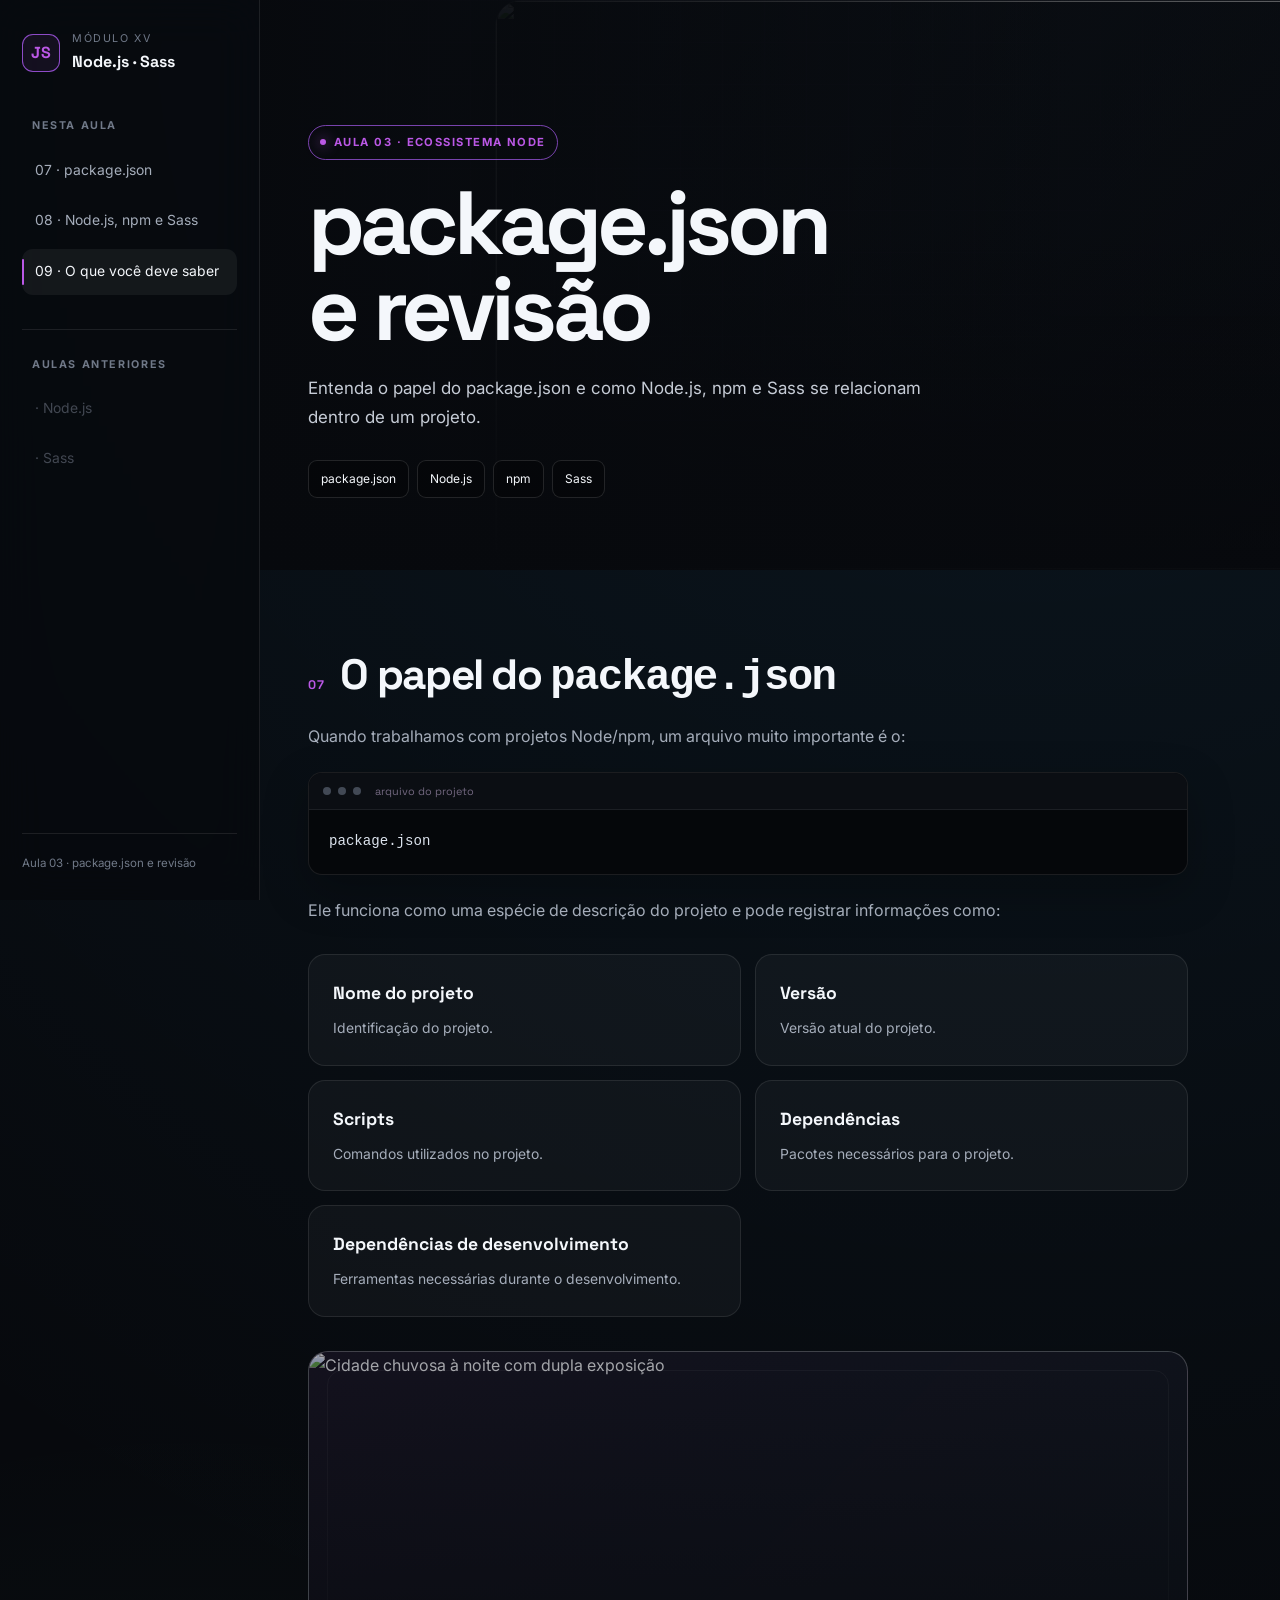
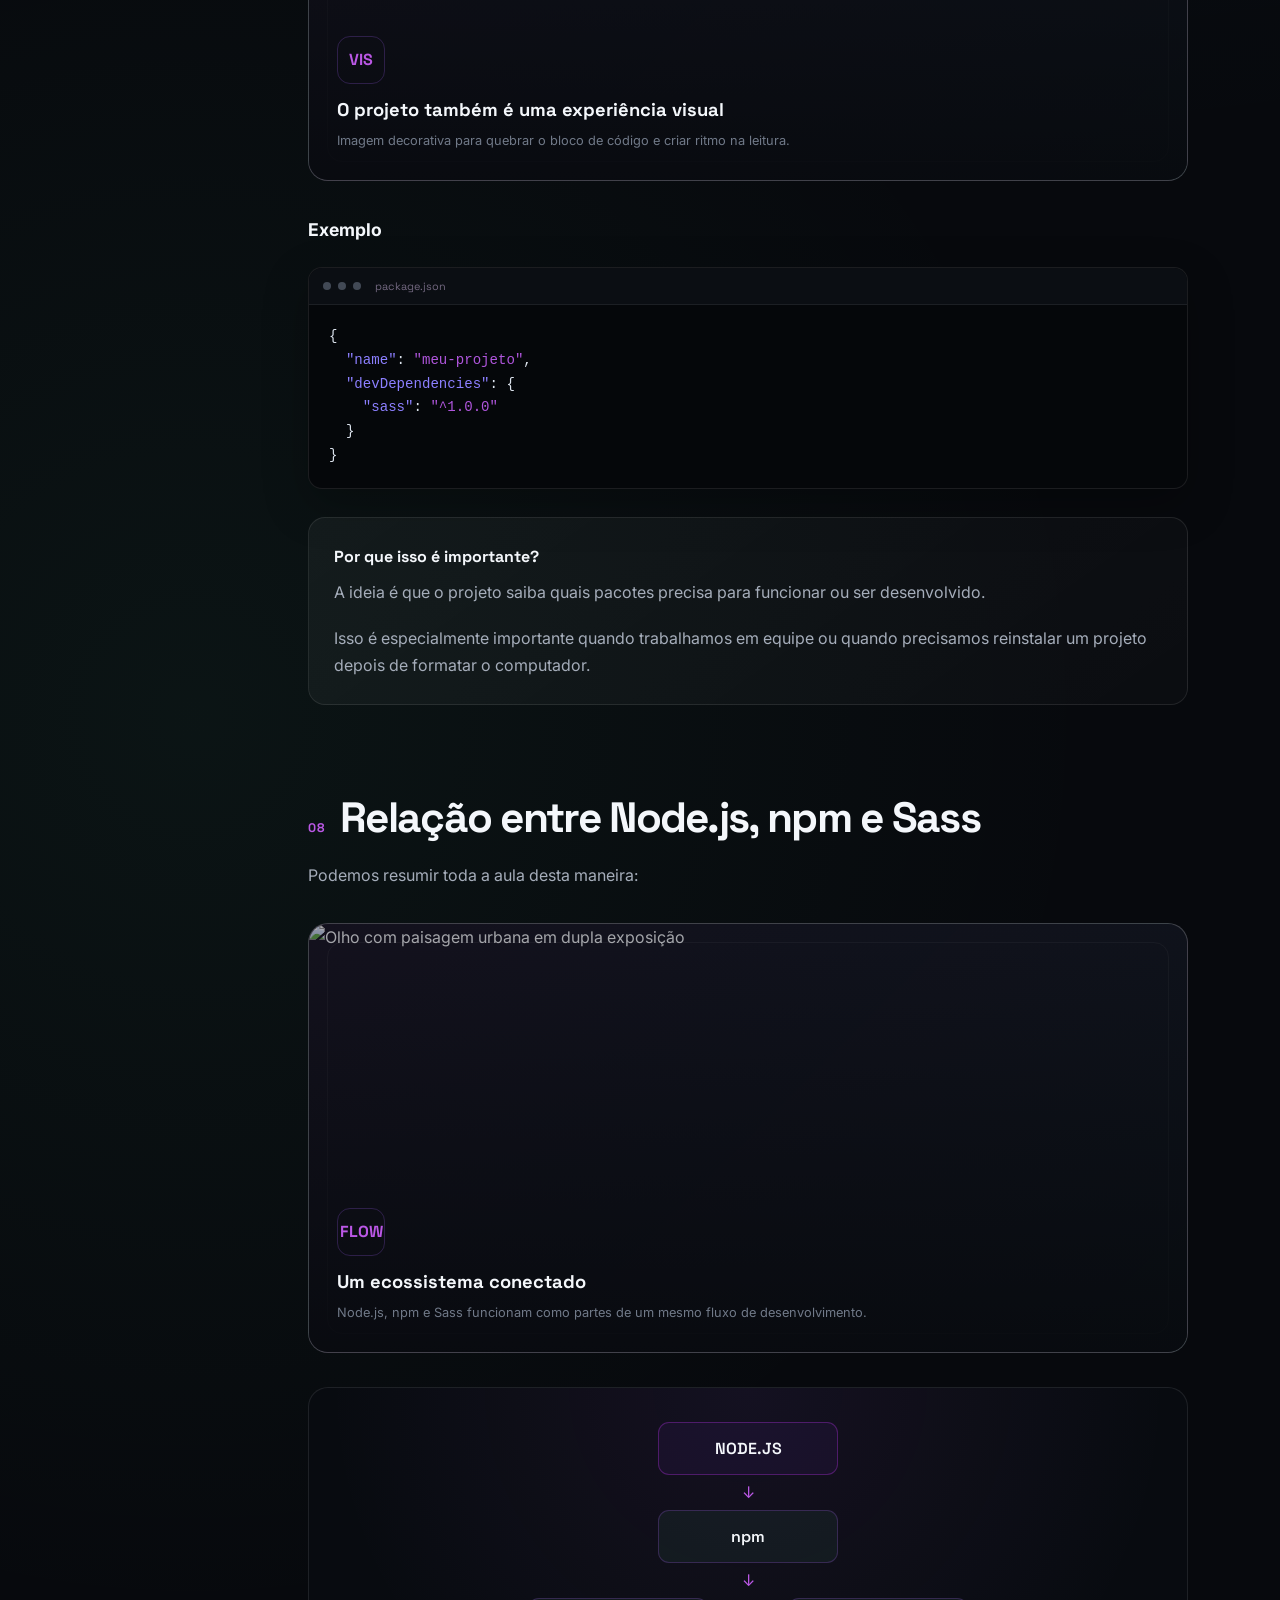
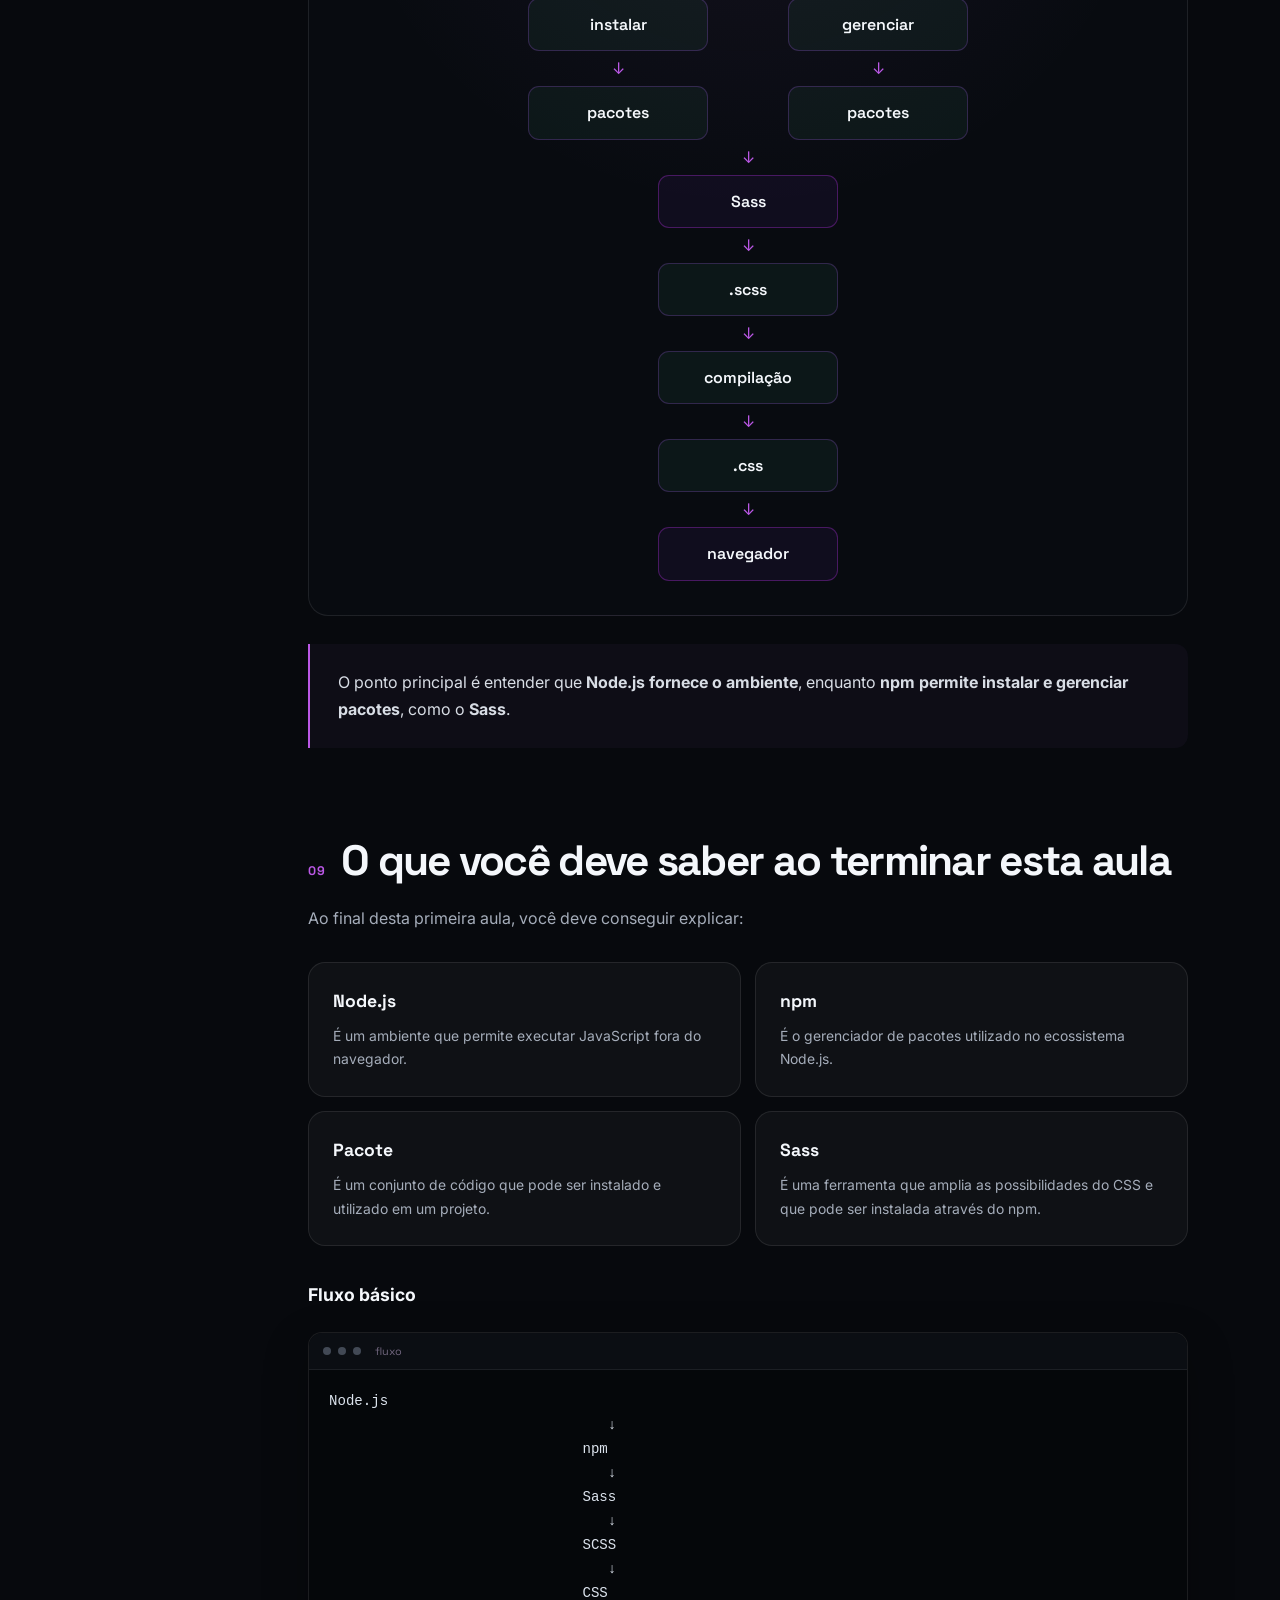
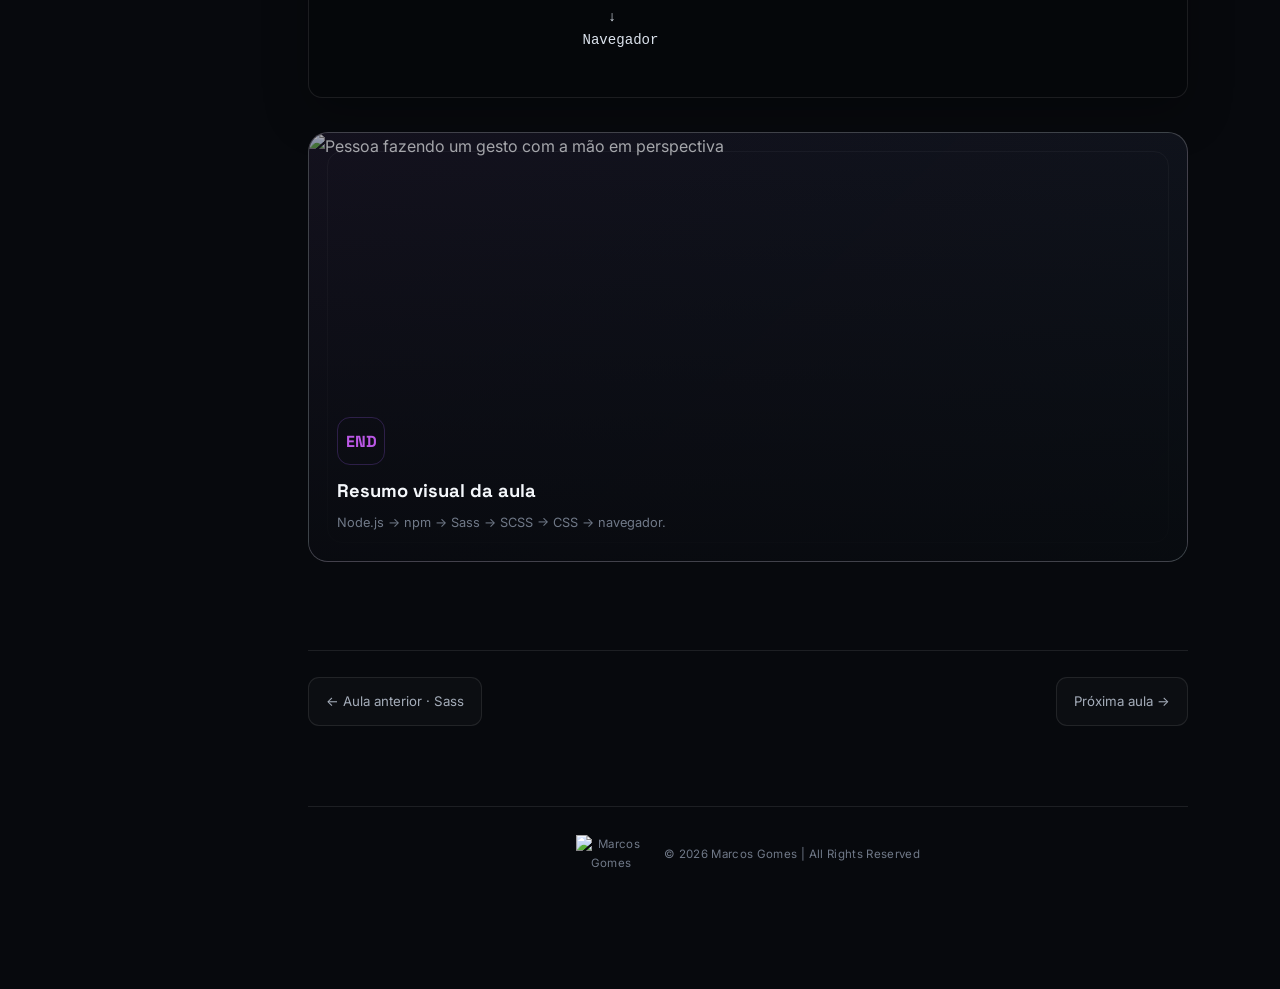
==== index3.html @ f6fa113c "Upload files" ====
<!DOCTYPE html>
<html lang="pt-BR">

<head>
    <meta charset="UTF-8">
    <meta name="viewport" content="width=device-width, initial-scale=1.0">
    <title>Módulo XV — Aula 03 | package.json e revisão</title>

    <style>
        @import url('https://fonts.googleapis.com/css2?family=Inter:wght@400;500;600;700;800&family=Space+Grotesk:wght@500;600;700&display=swap');

        :root {
            --bg: #07090d;
            --panel: #11161f;
            --border: rgba(255, 255, 255, .09);
            --text: #f4f7fb;
            --muted: #a5adba;
            --muted2: #707988;
            --accent: #bb58e6;
            --blue: #37b8ff;
        }

        * {
            box-sizing: border-box;
            margin: 0;
            padding: 0;
        }

        html {
            scroll-behavior: smooth;
        }

        body {
            min-height: 100vh;
            background:
                radial-gradient(
                    circle at 80% 0%,
                    rgba(55, 184, 255, .08),
                    transparent 30%
                ),
                radial-gradient(
                    circle at 15% 40%,
                    rgba(88, 230, 165, .05),
                    transparent 25%
                ),
                var(--bg);
            color: var(--text);
            font-family: Inter, system-ui, sans-serif;
            line-height: 1.7;
        }

        a {
            color: inherit;
            text-decoration: none;
        }

        .site {
            display: grid;
            grid-template-columns: 260px minmax(0, 1fr);
            min-height: 100vh;
        }

        .sidebar {
            position: sticky;
            top: 0;
            height: 100vh;
            padding: 30px 22px;
            border-right: 1px solid var(--border);
            background: rgba(7, 9, 13, .78);
            backdrop-filter: blur(22px);
            z-index: 10;
        }

        .brand {
            display: flex;
            align-items: center;
            gap: 12px;
            margin-bottom: 42px;
        }

        .brand-mark {
            width: 38px;
            height: 38px;
            display: grid;
            place-items: center;
            border: 1px solid rgba(164, 88, 230, 0.851);
            border-radius: 11px;
            color: var(--accent);
            font-family: "Space Grotesk";
            font-weight: 700;
            background: rgba(190, 88, 230, 0.08);
        }

        .brand small {
            display: block;
            color: var(--muted2);
            font-size: .67rem;
            text-transform: uppercase;
            letter-spacing: .15em;
        }

        .brand strong {
            display: block;
            font-family: "Space Grotesk";
        }

        .nav-label {
            margin: 0 10px 12px;
            color: var(--muted2);
            font-size: .67rem;
            font-weight: 700;
            letter-spacing: .15em;
            text-transform: uppercase;
        }

        .nav {
            display: grid;
            gap: 5px;
        }

        .nav a {
            position: relative;
            padding: 11px 13px;
            border-radius: 11px;
            color: var(--muted);
            font-size: .87rem;
            transition: .2s;
        }

        .nav a:before {
            content: "";
            position: absolute;
            left: 0;
            top: 10px;
            bottom: 10px;
            width: 2px;
            border-radius: 99px;
            background: var(--accent);
            opacity: 0;
            transform: scaleY(.5);
            transition: .2s;
        }

        .nav a:hover,
        .nav a.active {
            background: rgba(255, 255, 255, .055);
            color: var(--text);
        }

        .nav a:hover:before,
        .nav a.active:before {
            opacity: 1;
            transform: scaleY(1);
        }

        .next-lesson-nav {
            margin-top: 34px;
            padding-top: 26px;
            border-top: 1px solid var(--border);
        }

        .next-nav a,
        .next-nav a:hover,
        .next-nav a:focus,
        .next-nav a:active {
            background: transparent;
            color: #626976;
            opacity: .65;
        }

        .next-nav a:before,
        .next-nav a:hover:before,
        .next-nav a:focus:before,
        .next-nav a:active:before {
            display: none;
        }

        .sidebar-footer {
            position: absolute;
            left: 22px;
            right: 22px;
            bottom: 26px;
            padding-top: 20px;
            border-top: 1px solid var(--border);
            color: var(--muted2);
            font-size: .72rem;
        }

        main {
            width: 100%;
            max-width: 1180px;
            margin: 0 auto;
            padding: 0 48px 90px;
        }

        .hero {
            position: relative;
            min-height: 570px;
            margin: 0 -48px 80px;
            overflow: hidden;
            display: flex;
            align-items: flex-end;
            background: linear-gradient(135deg, #101820, #07090d);
            isolation: isolate;
        }

        .hero:before {
            content: "";
            position: absolute;
            inset: 0;
            background:
                linear-gradient(
                    90deg,
                    rgba(7, 9, 13, .98),
                    rgba(7, 9, 13, .38)
                ),
                linear-gradient(
                    0deg,
                    rgba(7, 9, 13, .9),
                    transparent 60%
                );
            z-index: 1;
        }

        .hero-grid {
            position: absolute;
            inset: 0;
            opacity: .13;
            background-image:
                linear-gradient(
                    rgba(171, 88, 230, 0.4) 1px,
                    transparent 1px
                ),
                linear-gradient(
                    90deg,
                    rgba(161, 88, 230, 0.4) 1px,
                    transparent 1px
                );
            background-size: 42px 42px;
            mask-image: linear-gradient(90deg, black, transparent);
        }



        .hero-content {
            position: relative;
            z-index: 2;
            max-width: 800px;
            padding: 80px 48px 72px;
        }

        .eyebrow {
            display: inline-flex;
            gap: 8px;
            align-items: center;
            margin-bottom: 20px;
            padding: 7px 11px;
            border: 1px solid rgba(161, 88, 230, 0.736);
            border-radius: 999px;
            color: var(--accent);
            font-size: .7rem;
            font-weight: 700;
            letter-spacing: .13em;
            text-transform: uppercase;
        }

        .eyebrow:before {
            content: "";
            width: 6px;
            height: 6px;
            border-radius: 50%;
            background: var(--accent);
            box-shadow: 0 0 14px var(--accent);
        }

        h1 {
            font-family: "Space Grotesk";
            font-size: clamp(3rem, 7vw, 5.8rem);
            line-height: .96;
            letter-spacing: -.055em;
        }

        .hero p {
            max-width: 650px;
            margin-top: 22px;
            color: #c6ccd6;
            font-size: 1.06rem;
        }

        .hero-meta {
            display: flex;
            flex-wrap: wrap;
            gap: 8px;
            margin-top: 28px;
        }

        .meta {
            padding: 8px 12px;
            border: 1px solid rgba(255, 255, 255, .12);
            border-radius: 9px;
            background: rgba(0, 0, 0, .28);
            font-size: .75rem;
        }

        .content {
            max-width: 880px;
        }

        section {
            scroll-margin-top: 40px;
            margin-bottom: 88px;
        }

        .section-heading {
            display: flex;
            align-items: baseline;
            gap: 14px;
            margin-bottom: 20px;
        }

        .section-number {
            color: var(--accent);
            font-family: "Space Grotesk";
            font-size: .78rem;
            font-weight: 700;
            letter-spacing: .12em;
        }

        h2 {
            font-family: "Space Grotesk";
            font-size: clamp(1.9rem, 4vw, 2.65rem);
            line-height: 1.15;
            letter-spacing: -.04em;
        }

        h3 {
            margin: 34px 0 12px;
            font-size: 1.1rem;
        }

        p {
            margin-bottom: 18px;
            color: var(--muted);
        }

        .code-block {
            margin: 22px 0;
            overflow: hidden;
            border: 1px solid var(--border);
            border-radius: 14px;
            background: #05070a;
            box-shadow: 0 16px 45px rgba(0, 0, 0, .25);
        }

        .code-top {
            display: flex;
            align-items: center;
            gap: 7px;
            padding: 11px 14px;
            border-bottom: 1px solid rgba(255, 255, 255, .07);
            background: #0b0e13;
        }

        .dot {
            width: 8px;
            height: 8px;
            border-radius: 50%;
            background: #424955;
        }

        .code-top span {
            margin-left: 7px;
            color: #736880;
            font: .68rem "Space Grotesk";
        }

        pre {
            padding: 20px;
            overflow-x: auto;
            color: #dce3ed;
            font: 500 .88rem/1.7 "Cascadia Code", "Fira Code", Consolas, monospace;
        }

        .key {
            color: #8c7fff;
        }

        .string {
            color: #b056dd;
        }

        .tag {
            color: #d5a9ff;
        }

        .cards {
            display: grid;
            grid-template-columns: repeat(2, 1fr);
            gap: 14px;
            margin: 30px 0;
        }

        .card {
            padding: 24px;
            border: 1px solid var(--border);
            border-radius: 17px;
            background: rgba(255, 255, 255, .035);
        }

        .card h3 {
            margin: 0 0 8px;
            font-family: "Space Grotesk";
        }

        .card p {
            margin: 0;
            font-size: .87rem;
        }

        .image-placeholder {
            position: relative;
            min-height: 300px;
            margin: 34px 0;
            display: grid;
            place-items: center;
            overflow: hidden;
            border: 1px dashed rgba(255, 255, 255, .2);
            border-radius: 20px;
            background:
                linear-gradient(
                    135deg,
                    rgba(187, 88, 230, 0.055),
                    rgba(55, 184, 255, .035)
                ),
                #0b0e13;
        }

        .image-placeholder:before {
            content: "";
            position: absolute;
            inset: 18px;
            border: 1px solid rgba(255, 255, 255, .045);
            border-radius: 15px;
        }

        .placeholder {
            text-align: center;
            position: relative;
            padding: 30px;
        }

        .placeholder-icon {
            width: 48px;
            height: 48px;
            display: grid;
            place-items: center;
            margin: 0 auto 13px;
            border: 1px solid rgba(147, 88, 230, 0.25);
            border-radius: 13px;
            color: var(--accent);
            font-family: "Space Grotesk";
            font-weight: 700;
        }

        .placeholder strong {
            display: block;
            font-family: "Space Grotesk";
            font-size: 1.15rem;
        }

        .placeholder span {
            display: block;
            margin-top: 5px;
            color: var(--muted2);
            font-size: .8rem;
        }

        .info {
            margin: 28px 0;
            padding: 25px;
            border: 1px solid var(--border);
            border-radius: 17px;
            background:
                linear-gradient(
                    145deg,
                    rgba(255, 255, 255, .045),
                    rgba(255, 255, 255, .018)
                );
        }

        .info strong {
            display: block;
            margin-bottom: 9px;
            font-family: "Space Grotesk";
        }

        .info p:last-child {
            margin: 0;
        }

        .flow-card {
            margin-top: 30px;
            padding: 34px 24px;
            overflow-x: auto;
            border: 1px solid var(--border);
            border-radius: 20px;
            background:
                radial-gradient(
                    circle at 50% 0%,
                    rgba(169, 88, 230, 0.08),
                    transparent 45%
                ),
                #080b10;
        }

        .flow {
            min-width: 650px;
            display: flex;
            flex-direction: column;
            align-items: center;
        }

        .node {
            min-width: 180px;
            padding: 12px 24px;
            border: 1px solid rgba(159, 88, 230, 0.25);
            border-radius: 11px;
            background: rgba(88, 230, 165, .055);
            text-align: center;
            font-family: "Space Grotesk";
            font-weight: 600;
        }

        .node.main {
            border-color: rgba(202, 55, 255, 0.3);
            background: rgba(155, 55, 255, 0.06);
        }

        .arrow {
            height: 35px;
            display: flex;
            align-items: center;
            color: var(--accent);
        }

        .branches {
            display: grid;
            grid-template-columns: 1fr 1fr;
            gap: 80px;
        }

        .branch {
            display: flex;
            flex-direction: column;
            align-items: center;
        }

        .quote {
            margin-top: 28px;
            padding: 25px 28px;
            border-left: 2px solid var(--accent);
            background: rgba(150, 88, 230, 0.045);
            border-radius: 0 13px 13px 0;
        }

        .quote p {
            margin: 0;
            color: #d8dde5;
        }

        .lesson-navigation {
            display: flex;
            justify-content: space-between;
            gap: 14px;
            margin-top: 70px;
            padding-top: 26px;
            border-top: 1px solid var(--border);
        }

        .lesson-navigation a {
            padding: 12px 17px;
            border: 1px solid var(--border);
            border-radius: 11px;
            background: rgba(255, 255, 255, .025);
            color: var(--muted);
            font-size: .83rem;
        }

        .lesson-navigation a:hover {
            color: var(--text);
            background: rgba(255, 255, 255, .06);
        }

        .site-footer {
            display: flex;
            align-items: center;
            justify-content: center;
            gap: 18px;
            margin-top: 80px;
            padding: 28px 20px;
            border-top: 1px solid var(--border);
            color: var(--muted2);
            font-size: .72rem;
            letter-spacing: .03em;
            text-align: center;
        }

        .footer-brand img {
            display: block;
            width: 70px;
            height: auto;
            object-fit: contain;
        }

        /* ===== Decoração visual com as imagens da aula ===== */
        .hero-photo {
            position: absolute;
            left: 23%;
            width: 100%;
            height: 100%;
            overflow: hidden;
            border: 1px solid rgba(255,255,255,.10);
            border-radius: 26px;
            box-shadow: 0 35px 100px rgba(0,0,0,.55);
            opacity: .72;
            z-index: 0;
            isolation: isolate;
        }

        .hero-photo::after {
            content: "";
            position: absolute;
            inset: 0;
            background:
                linear-gradient(90deg, rgba(7,9,13,.55), transparent 55%),
                linear-gradient(0deg, rgba(7,9,13,.55), transparent 45%);
            z-index: 1;
        }

        .hero-photo img {
            width: 100%;
            height: 100%;
            display: block;
            object-fit: cover;
        }



        .image-placeholder.has-image {
            min-height: 430px;
            display: block;
            border-style: solid;
            position: relative;
        }

        .image-placeholder.has-image img {
            position: absolute;
            inset: 0;
            width: 100%;
            height: 100%;
            object-fit: cover;
            opacity: .68;
            filter: saturate(.78) contrast(1.06);
        }

        .image-placeholder.has-image::after {
            content: "";
            position: absolute;
            inset: 0;
            background: linear-gradient(180deg, rgba(7,9,13,.05), rgba(7,9,13,.82));
        }

        .image-placeholder.has-image .placeholder {
            position: absolute;
            inset: auto 0 0;
            z-index: 2;
            text-align: left;
            padding: 28px;
        }

        .image-placeholder.has-image .placeholder-icon {
            margin: 0 0 10px;
        }

        @media (max-width: 900px) {
            .hero-photo {
                right: -8%;
                width: 62%;
                height: 72%;
                opacity: .45;
            }

            .visual-strip {
                grid-template-columns: 1fr 1fr;
                margin-top: -20px;
            }

            .visual-card:first-child {
                grid-column: 1 / -1;
            }
        }

        @media (max-width: 650px) {
            .hero-photo {
                right: -30%;
                width: 95%;
                opacity: .28;
            }

            .visual-strip {
                grid-template-columns: 1fr;
                margin-bottom: 65px;
            }

            .visual-card,
            .visual-card:nth-child(2),
            .visual-card:nth-child(3) {
                height: 190px;
                transform: none;
            }
        }

        @media (max-width: 900px) {
            .site {
                display: block;
            }

            .sidebar {
                position: relative;
                height: auto;
                padding: 18px 20px;
                border-right: 0;
                border-bottom: 1px solid var(--border);
            }

            .brand {
                margin-bottom: 18px;
            }

            .sidebar-footer {
                display: none;
            }

            .nav {
                display: flex;
                flex-wrap: wrap;
            }

            main {
                padding: 0 24px 70px;
            }

            .hero {
                min-height: 540px;
                margin: 0 -24px 65px;
            }

            .hero-content {
                padding: 60px 24px;
            }

            .hero-code {
                right: -10%;
                width: 58%;
                opacity: .5;
            }
        }

        @media (max-width: 650px) {
            .cards {
                grid-template-columns: 1fr;
            }

            .hero-code {
                width: 90%;
                right: -35%;
                opacity: .28;
            }

            .hero {
                min-height: 570px;
            }

            h1 {
                font-size: 3rem;
            }

            .branches {
                gap: 35px;
            }

            .lesson-navigation {
                flex-direction: column;
            }

            .lesson-navigation a {
                text-align: center;
            }

            .site-footer {
                flex-direction: column;
                gap: 10px;
            }
        }
    </style>
</head>

<body>

    <div class="site">

        <aside class="sidebar">

            <a class="brand" href="index.html">
                <span class="brand-mark">JS</span>

                <span>
                    <small>Módulo XV</small>
                    <strong>Node.js · Sass</strong>
                </span>
            </a>

            <div class="nav-label">Nesta aula</div>

            <nav class="nav" aria-label="Navegação da aula">
                <a class="active" href="#package-json">
                    07 · package.json
                </a>

                <a href="#relacao">
                    08 · Node.js, npm e Sass
                </a>

                <a href="#revisao">
                    09 · O que você deve saber
                </a>
            </nav>

            <div class="next-lesson-nav">

                <div class="nav-label">
                    Aulas anteriores
                </div>

                <nav class="nav next-nav" aria-label="Aulas anteriores">
                    <a href="index.html">
                        · Node.js
                    </a>

                    <a href="index2.html">
                        · Sass
                    </a>
                </nav>

            </div>

            <div class="sidebar-footer">
                Aula 03 · package.json e revisão
            </div>

        </aside>

        <main>

            <header class="hero">

                <div class="hero-grid"></div>

                <div class="hero-photo" aria-hidden="true">
                    <img src="images/jellyfish.png" alt="">
                </div>



                <div class="hero-content">

                    <div class="eyebrow">
                        Aula 03 · Ecossistema Node
                    </div>

                    <h1>
                        package.json<br>
                        e revisão
                    </h1>

                    <p>
                        Entenda o papel do package.json e como Node.js,
                        npm e Sass se relacionam dentro de um projeto.
                    </p>

                    <div class="hero-meta">
                        <span class="meta">package.json</span>
                        <span class="meta">Node.js</span>
                        <span class="meta">npm</span>
                        <span class="meta">Sass</span>
                    </div>

                </div>

            </header>



            <div class="content">

                <section id="package-json">

                    <div class="section-heading">
                        <span class="section-number">07</span>
                        <h2>
                            O papel do <code>package.json</code>
                        </h2>
                    </div>

                    <p>
                        Quando trabalhamos com projetos Node/npm,
                        um arquivo muito importante é o:
                    </p>

                    <div class="code-block">

                        <div class="code-top">
                            <i class="dot"></i>
                            <i class="dot"></i>
                            <i class="dot"></i>
                            <span>arquivo do projeto</span>
                        </div>

                        <pre><code>package.json</code></pre>

                    </div>

                    <p>
                        Ele funciona como uma espécie de descrição
                        do projeto e pode registrar informações como:
                    </p>

                    <div class="cards">

                        <article class="card">
                            <h3>Nome do projeto</h3>
                            <p>
                                Identificação do projeto.
                            </p>
                        </article>

                        <article class="card">
                            <h3>Versão</h3>
                            <p>
                                Versão atual do projeto.
                            </p>
                        </article>

                        <article class="card">
                            <h3>Scripts</h3>
                            <p>
                                Comandos utilizados no projeto.
                            </p>
                        </article>

                        <article class="card">
                            <h3>Dependências</h3>
                            <p>
                                Pacotes necessários para o projeto.
                            </p>
                        </article>

                        <article class="card">
                            <h3>Dependências de desenvolvimento</h3>
                            <p>
                                Ferramentas necessárias durante o desenvolvimento.
                            </p>
                        </article>

                    </div>

                    <div class="image-placeholder has-image">
                        <img src="images/rain-city.jpg" alt="Cidade chuvosa à noite com dupla exposição" loading="lazy">
                        <div class="placeholder">
                            <div class="placeholder-icon">VIS</div>
                            <strong>O projeto também é uma experiência visual</strong>
                            <span>Imagem decorativa para quebrar o bloco de código e criar ritmo na leitura.</span>
                        </div>
                    </div>

                    <h3>Exemplo</h3>

                    <div class="code-block">

                        <div class="code-top">
                            <i class="dot"></i>
                            <i class="dot"></i>
                            <i class="dot"></i>
                            <span>package.json</span>
                        </div>

                        <pre><code>{
  <span class="key">"name"</span>: <span class="string">"meu-projeto"</span>,
  <span class="key">"devDependencies"</span>: {
    <span class="key">"sass"</span>: <span class="string">"^1.0.0"</span>
  }
}</code></pre>

                    </div>

                    <div class="info">

                        <strong>
                            Por que isso é importante?
                        </strong>

                        <p>
                            A ideia é que o projeto saiba quais pacotes
                            precisa para funcionar ou ser desenvolvido.
                        </p>

                        <p>
                            Isso é especialmente importante quando
                            trabalhamos em equipe ou quando precisamos
                            reinstalar um projeto depois de formatar o computador.
                        </p>

                    </div>

                </section>

                <section id="relacao">

                    <div class="section-heading">
                        <span class="section-number">08</span>
                        <h2>
                            Relação entre Node.js, npm e Sass
                        </h2>
                    </div>

                    <p>
                        Podemos resumir toda a aula desta maneira:
                    </p>

                    <div class="image-placeholder has-image">
                        <img src="images/eye-city.jpg" alt="Olho com paisagem urbana em dupla exposição" loading="lazy">
                        <div class="placeholder">
                            <div class="placeholder-icon">FLOW</div>
                            <strong>Um ecossistema conectado</strong>
                            <span>Node.js, npm e Sass funcionam como partes de um mesmo fluxo de desenvolvimento.</span>
                        </div>
                    </div>

                    <div class="flow-card">

                        <div class="flow">

                            <div class="node main">
                                NODE.JS
                            </div>

                            <div class="arrow">
                                ↓
                            </div>

                            <div class="node">
                                npm
                            </div>

                            <div class="arrow">
                                ↓
                            </div>

                            <div class="branches">

                                <div class="branch">

                                    <div class="node">
                                        instalar
                                    </div>

                                    <div class="arrow">
                                        ↓
                                    </div>

                                    <div class="node">
                                        pacotes
                                    </div>

                                </div>

                                <div class="branch">

                                    <div class="node">
                                        gerenciar
                                    </div>

                                    <div class="arrow">
                                        ↓
                                    </div>

                                    <div class="node">
                                        pacotes
                                    </div>

                                </div>

                            </div>

                            <div class="arrow">
                                ↓
                            </div>

                            <div class="node main">
                                Sass
                            </div>

                            <div class="arrow">
                                ↓
                            </div>

                            <div class="node">
                                .scss
                            </div>

                            <div class="arrow">
                                ↓
                            </div>

                            <div class="node">
                                compilação
                            </div>

                            <div class="arrow">
                                ↓
                            </div>

                            <div class="node">
                                .css
                            </div>

                            <div class="arrow">
                                ↓
                            </div>

                            <div class="node main">
                                navegador
                            </div>

                        </div>

                    </div>

                    <div class="quote">

                        <p>
                            O ponto principal é entender que
                            <strong>Node.js fornece o ambiente</strong>,
                            enquanto
                            <strong>npm permite instalar e gerenciar pacotes</strong>,
                            como o <strong>Sass</strong>.
                        </p>

                    </div>

                </section>

                <section id="revisao">

                    <div class="section-heading">
                        <span class="section-number">09</span>

                        <h2>
                            O que você deve saber ao terminar esta aula
                        </h2>
                    </div>

                    <p>
                        Ao final desta primeira aula,
                        você deve conseguir explicar:
                    </p>

                    <div class="cards">

                        <article class="card">
                            <h3>Node.js</h3>
                            <p>
                                É um ambiente que permite executar
                                JavaScript fora do navegador.
                            </p>
                        </article>

                        <article class="card">
                            <h3>npm</h3>
                            <p>
                                É o gerenciador de pacotes utilizado
                                no ecossistema Node.js.
                            </p>
                        </article>

                        <article class="card">
                            <h3>Pacote</h3>
                            <p>
                                É um conjunto de código que pode ser
                                instalado e utilizado em um projeto.
                            </p>
                        </article>

                        <article class="card">
                            <h3>Sass</h3>
                            <p>
                                É uma ferramenta que amplia as possibilidades
                                do CSS e que pode ser instalada através do npm.
                            </p>
                        </article>

                    </div>

                    <h3>Fluxo básico</h3>

                    <div class="code-block">

                        <div class="code-top">
                            <i class="dot"></i>
                            <i class="dot"></i>
                            <i class="dot"></i>
                            <span>fluxo</span>
                        </div>

                        <pre><code>Node.js
                                 ↓
                              npm
                                 ↓
                              Sass
                                 ↓
                              SCSS
                                 ↓
                              CSS
                                 ↓
                              Navegador
                        </code></pre>

                    </div>

                    <div class="image-placeholder has-image">
                        <img src="images/gold.png" alt="Pessoa fazendo um gesto com a mão em perspectiva" loading="lazy">
                        <div class="placeholder">
                            <div class="placeholder-icon">END</div>
                            <strong>Resumo visual da aula</strong>
                            <span>Node.js → npm → Sass → SCSS → CSS → navegador.</span>
                        </div>
                    </div>

                </section>

                <nav class="lesson-navigation" aria-label="Navegação entre aulas">

                    <a href="index2.html">
                        ← Aula anterior · Sass
                    </a>

                    <a href="index3.html">
                        Próxima aula →
                    </a>

                </nav>

                <footer class="site-footer">

                    <div class="footer-brand">
                        <img src="images/logo.png" alt="Marcos Gomes">
                    </div>

                    <div>
                        © 2026 Marcos Gomes | All Rights Reserved
                    </div>

                </footer>

            </div>

        </main>

    </div>

    <script>
        const sections = document.querySelectorAll('section[id]');

        const links = document.querySelectorAll(
            '.nav:not(.next-nav) a'
        );

        const observer = new IntersectionObserver(
            entries => {
                entries.forEach(entry => {

                    if (!entry.isIntersecting) {
                        return;
                    }

                    links.forEach(link => {
                        link.classList.remove('active');
                    });

                    const active = document.querySelector(
                        '.nav a[href="#' + entry.target.id + '"]'
                    );

                    if (active) {
                        active.classList.add('active');
                    }

                });
            },
            {
                rootMargin: '-20% 0px -65% 0px'
            }
        );

        sections.forEach(section => {
            observer.observe(section);
        });
    </script>

</body>

</html>
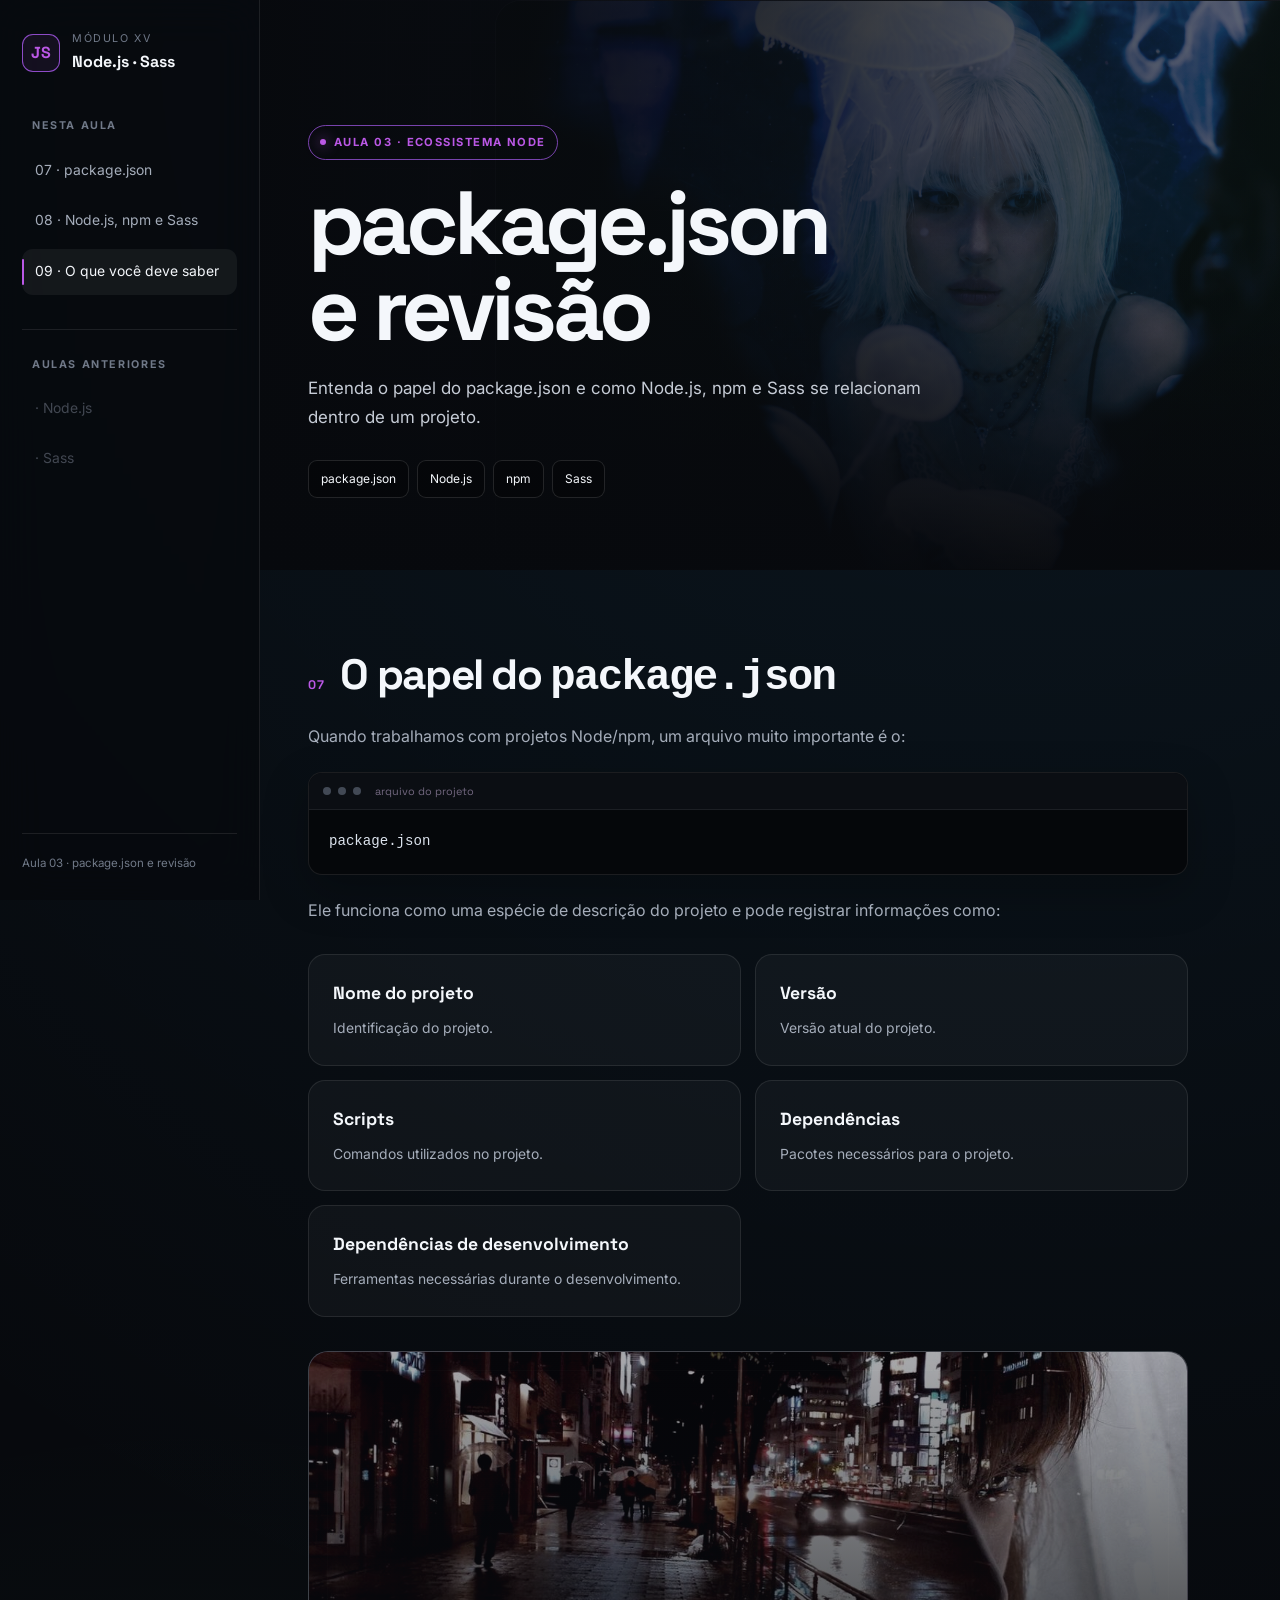
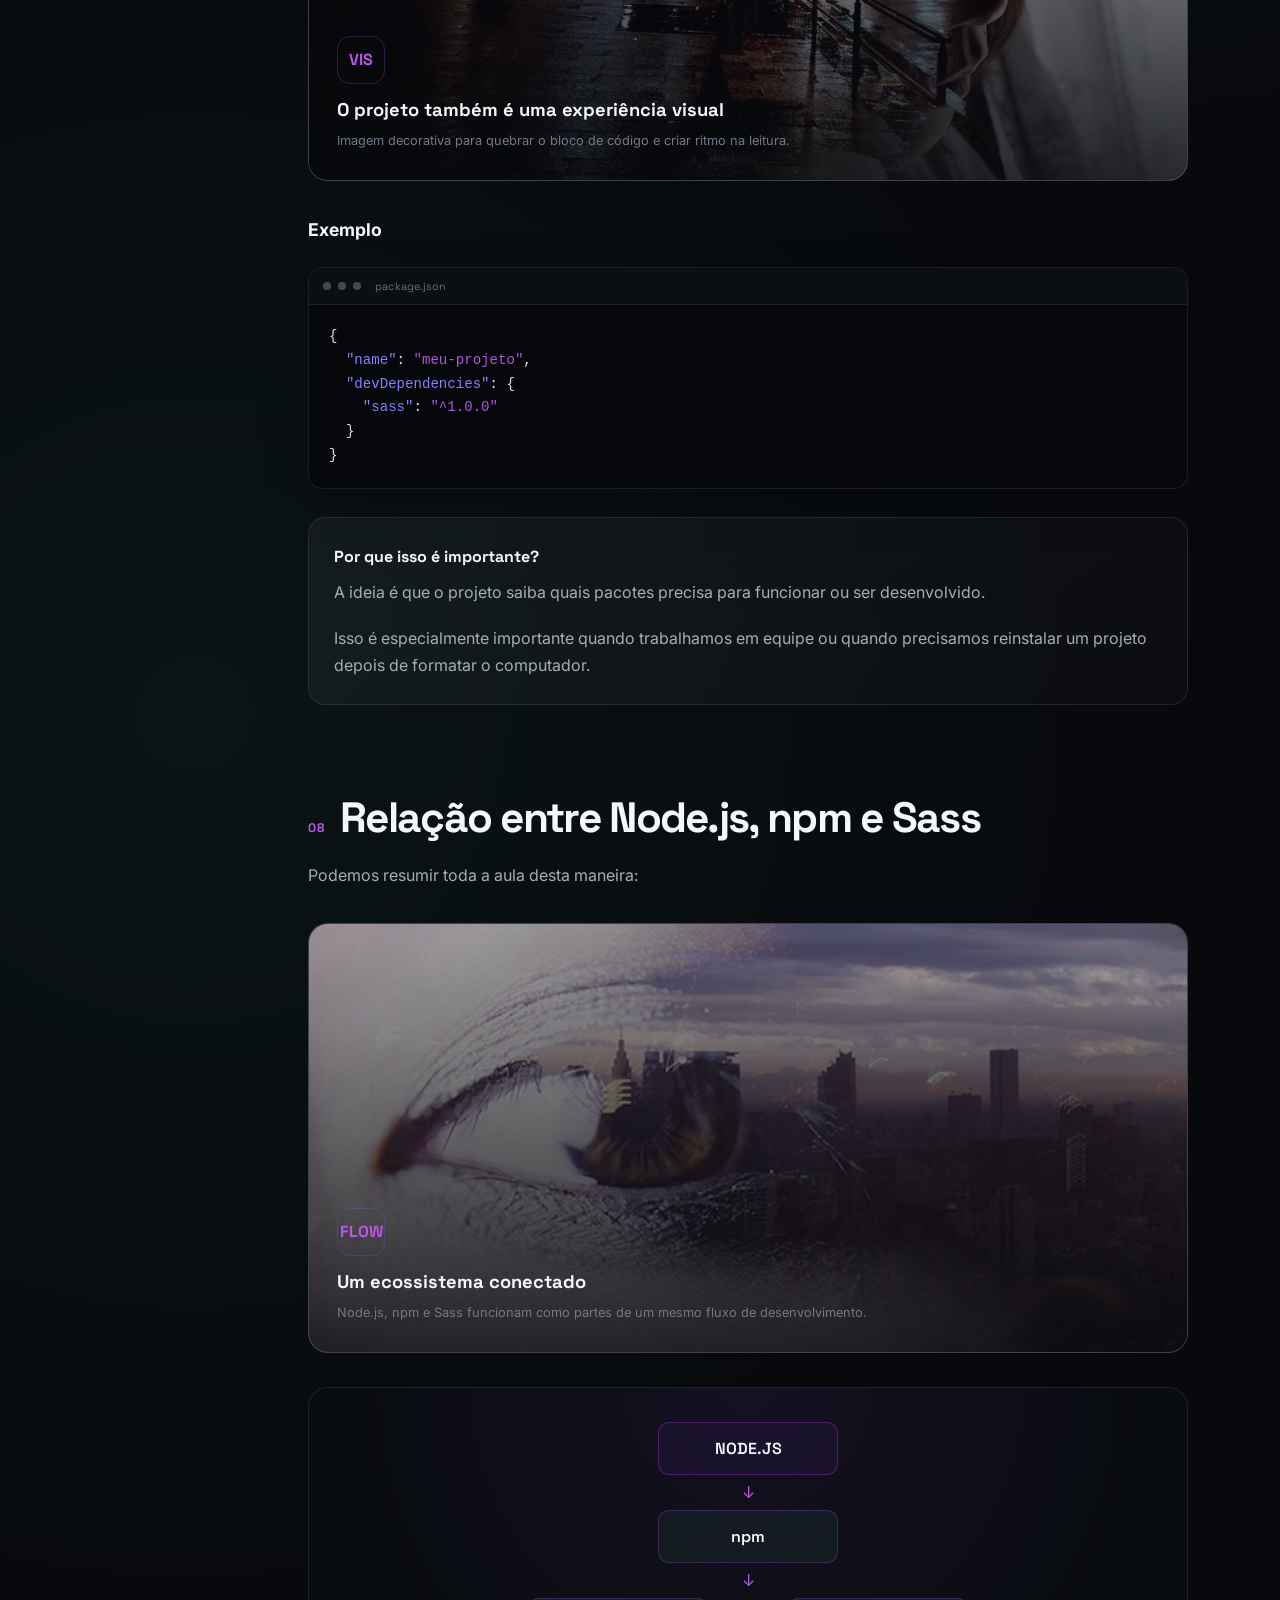
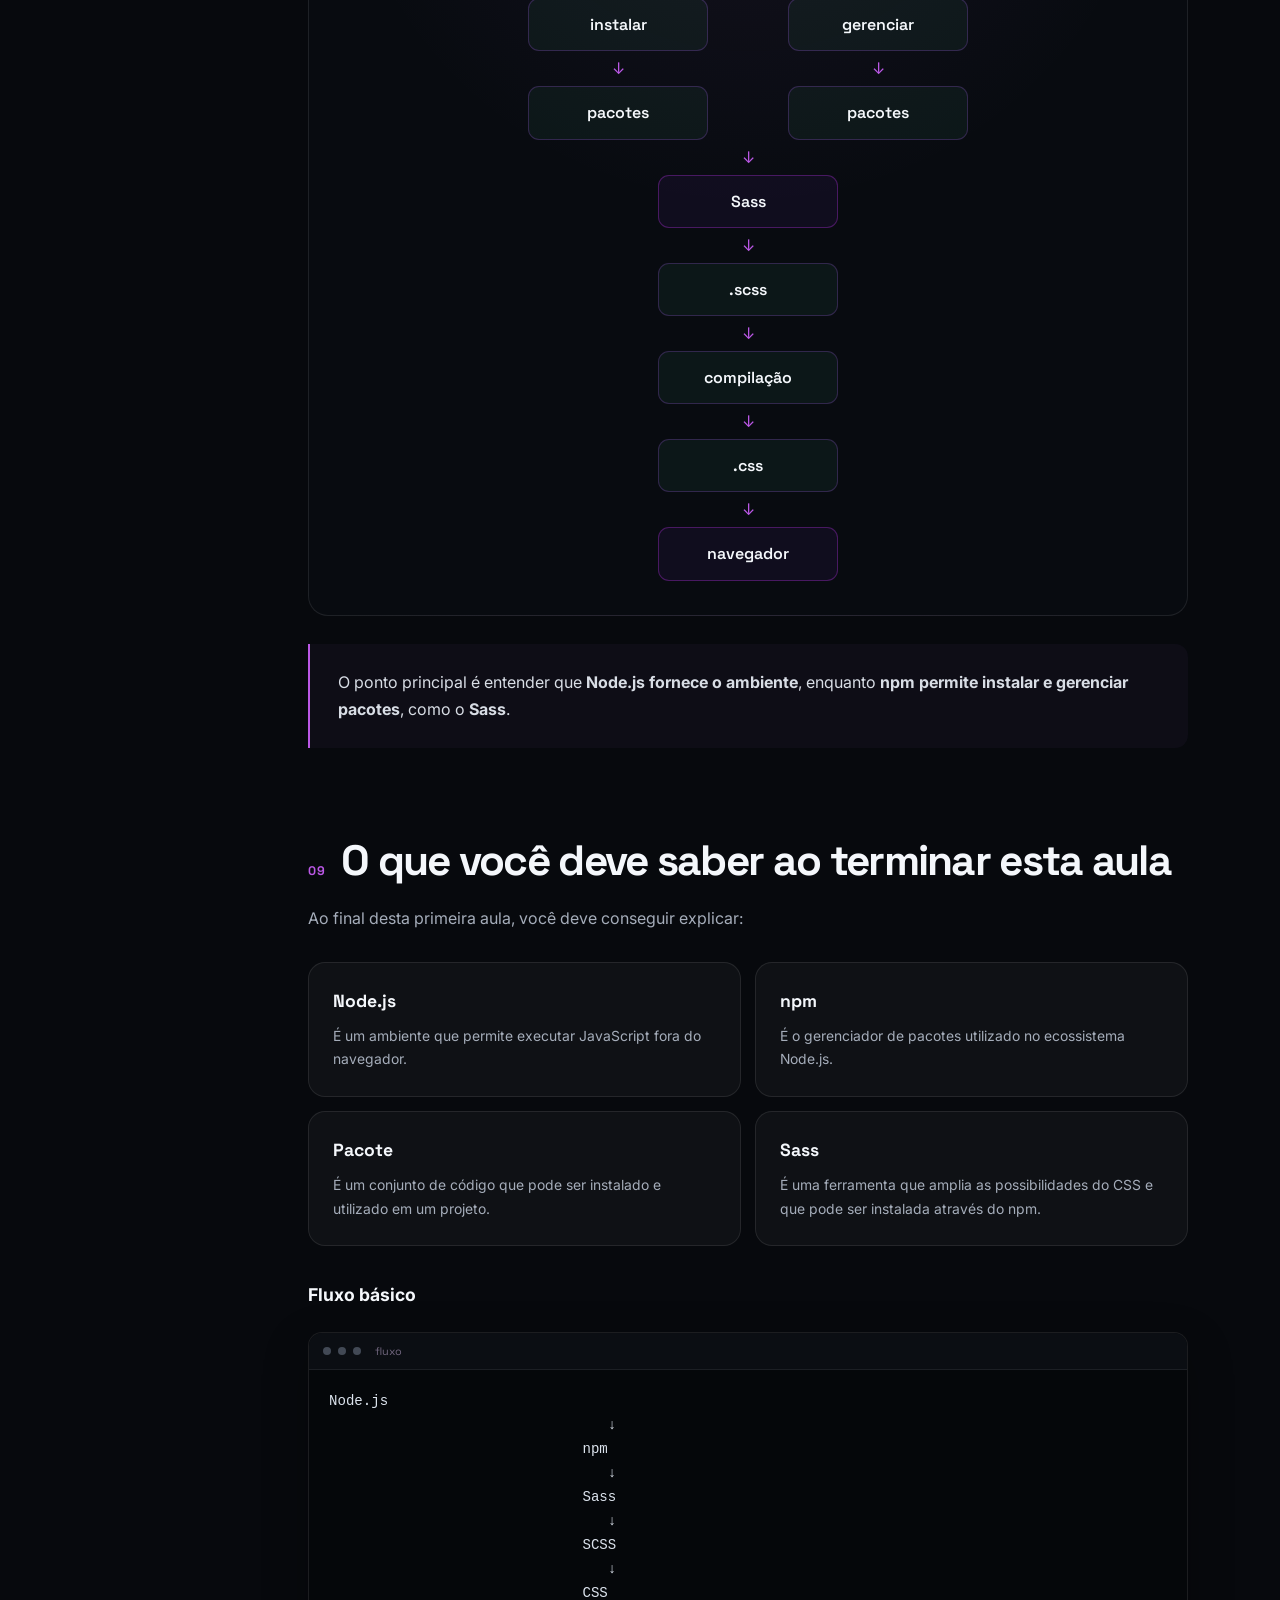
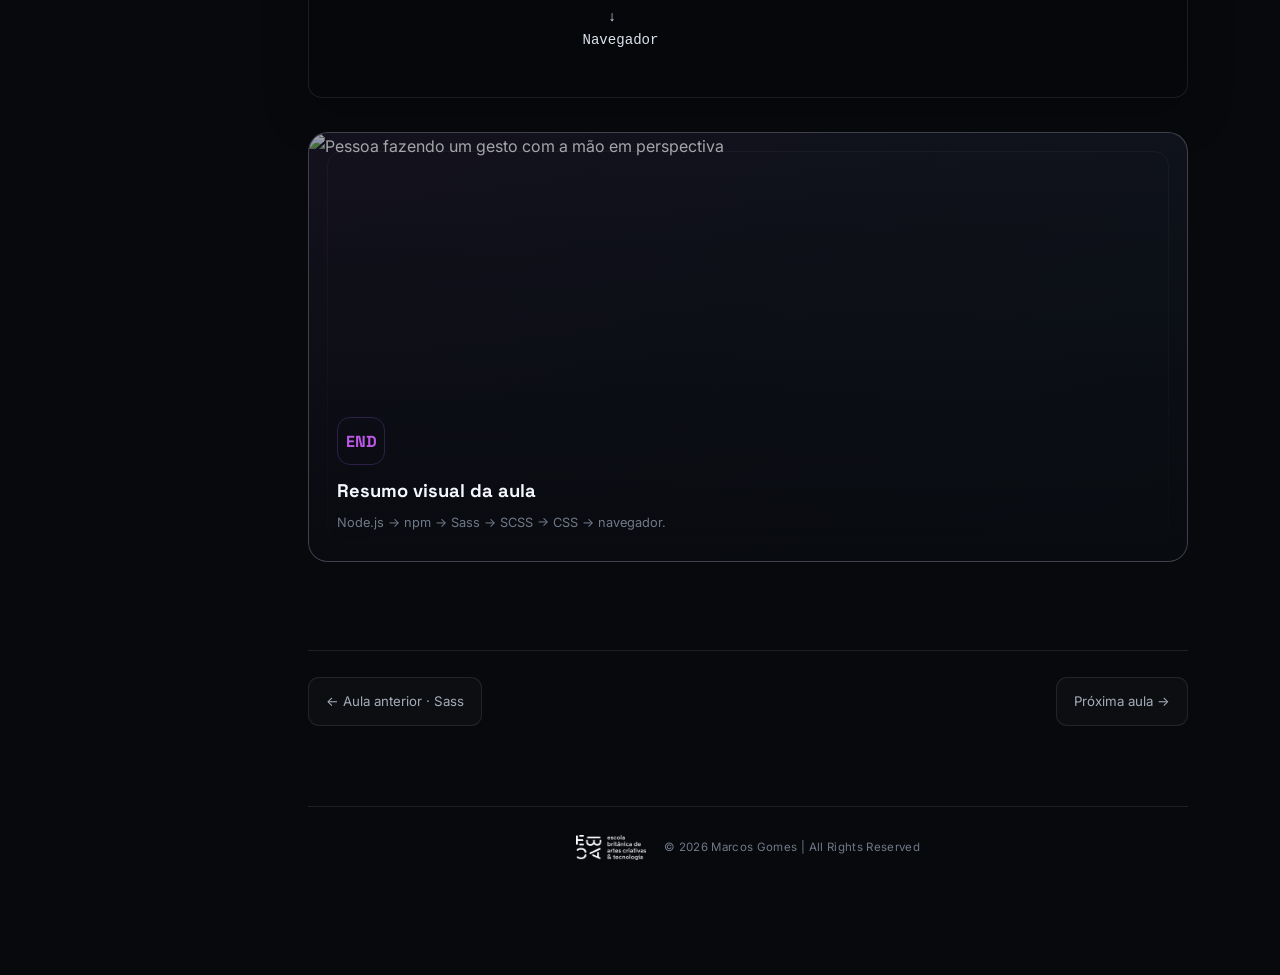
==== commit 77be4d2b: "index3.html update" ====
--- a/index3.html
+++ b/index3.html
@@ -1254,7 +1254,7 @@
                         ← Aula anterior · Sass
                     </a>
 
-                    <a href="index3.html">
+                    <a href="exercise.html">
                         Próxima aula →
                     </a>
 
